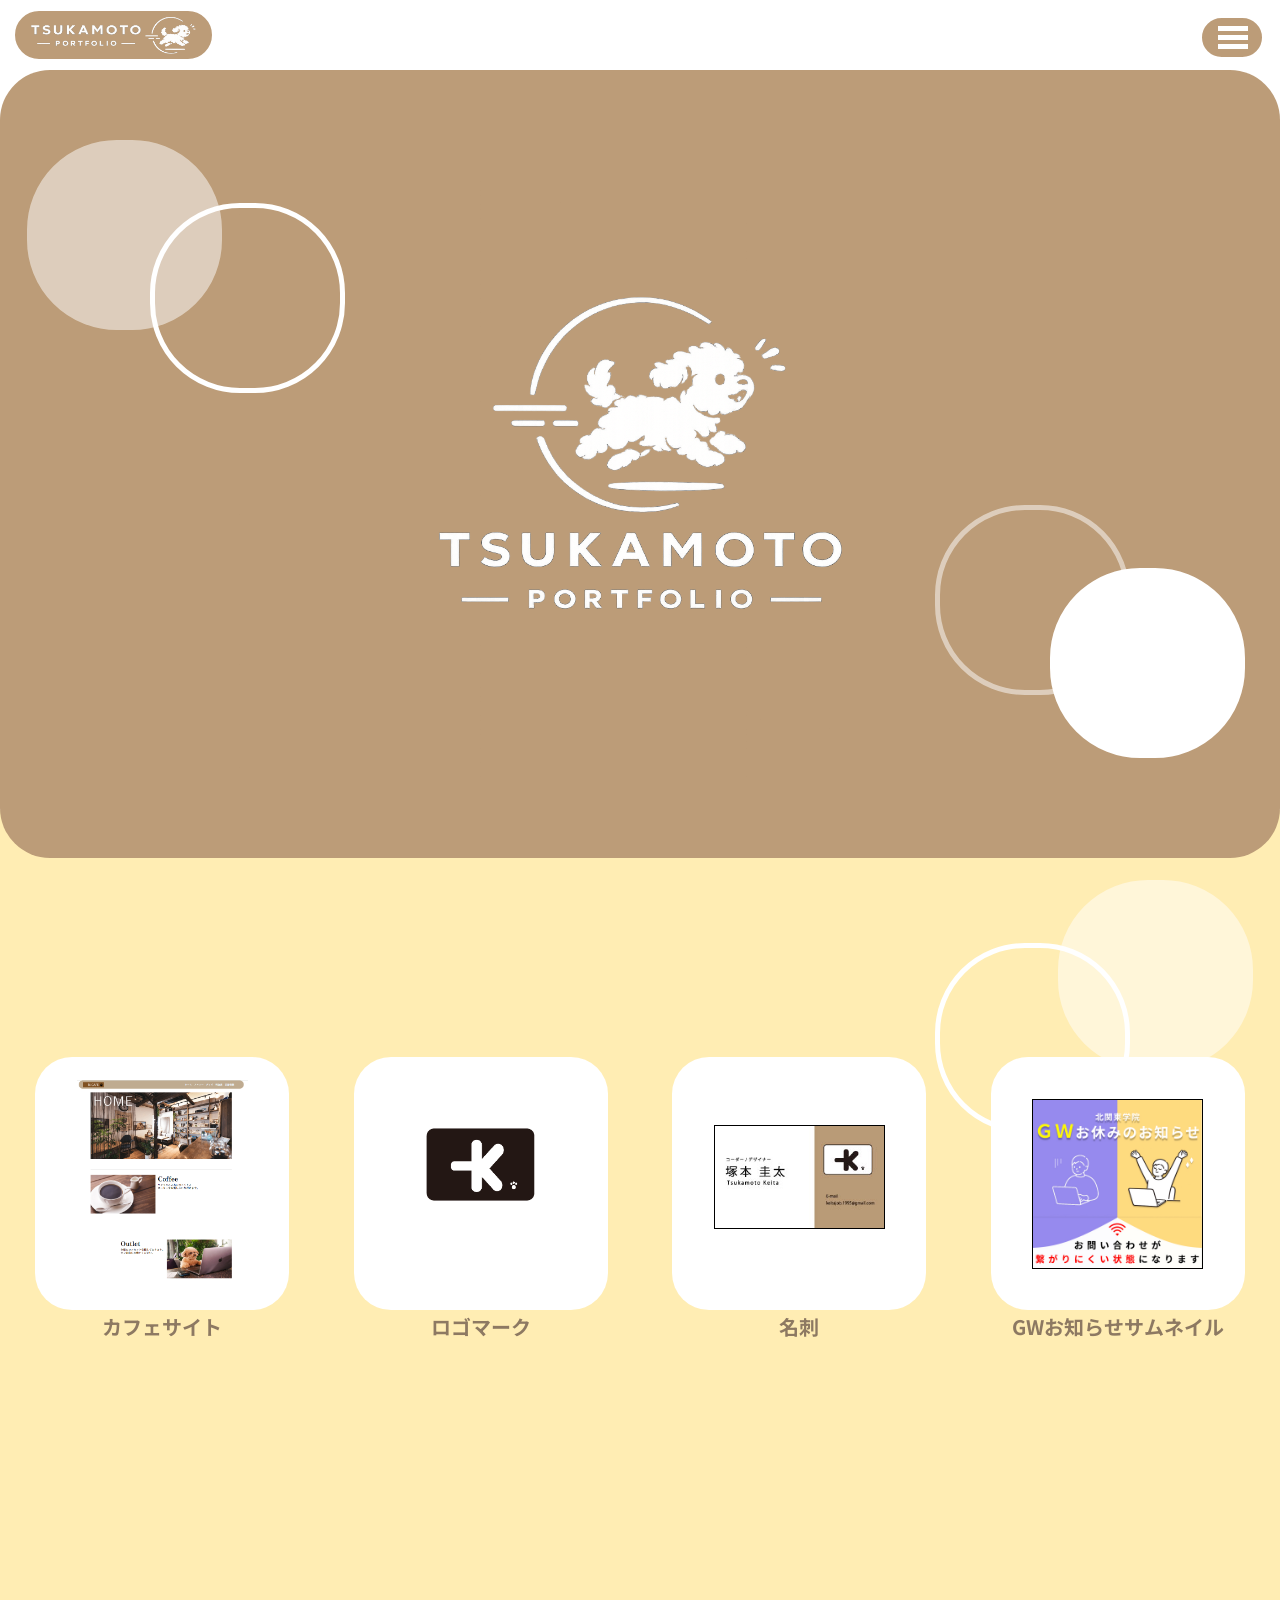
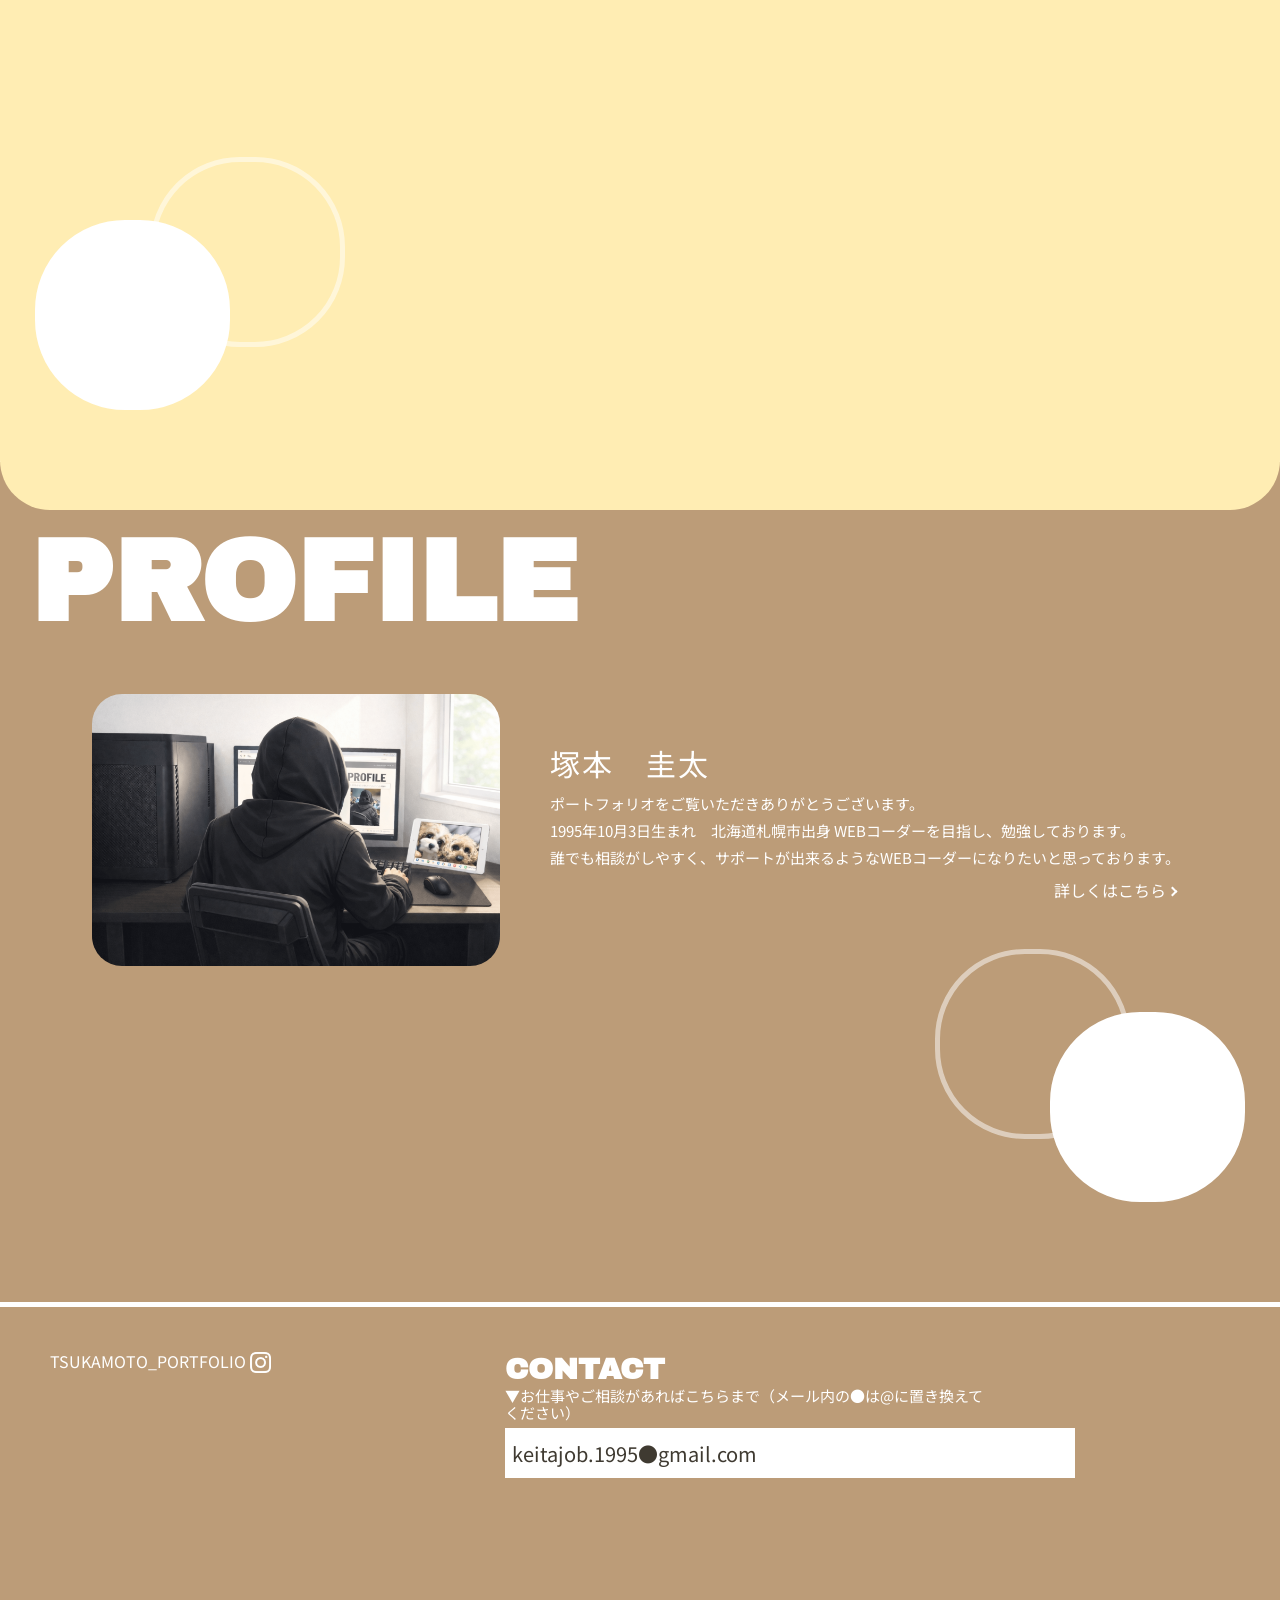
==== index.html @ 93ec9e41 "Add files via upload" ====
<!doctype html>
<html lang="ja">
  <head>
    <meta charset="UTF-8" />
    <meta name="viewport" content="width=device-width, initial-scale=1.0" />
    <title>portfolio</title>
    <link rel="preconnect" href="https://fonts.googleapis.com" />
    <link rel="preconnect" href="https://fonts.gstatic.com" crossorigin />
    <link href="https://fonts.googleapis.com/css2?family=Archivo+Black&family=Noto+Sans+JP:wght@100..900&display=swap" rel="stylesheet" />
    <link rel="stylesheet" href="../css/reset.css" />
    <link rel="stylesheet" href="../css/style.css" />
    <script src="../js/script.js" defer></script>
  </head>
  <body>
    <!-- ローディング画面 -->
    <div id="loading">
      <video src="../image/dog_road_screen.mp4" class="spinner"></video>
    </div>
    <header class="header">
      <nav>
        <a href="./index.html">
          <div class="header_logo_box">
            <img src="../image/header_dog_logo.png" alt="犬ヘッダーロゴ" class="dog" />
          </div>
        </a>
        <button id="menu-open" class="btn-menu">
                   <span class="top_border"></span>
          <span class="middle_border"></span>
          <span class="bottom_border"></span>
        </button>
        <div id="menu-panel">
          <button id="menu-close" class="btn-menu">
            <!-- <img src="../image/cross_logo.png" alt="クロスメニュー" class="cross_menu" /> -->
          </button>
          <img src="../image/dog_preparation_logo.png" alt="" class="menu_logo" width="50px" />
          <ul class="menu-list">
            <li><a href="./index.html" class="dog_born">Top</a></li>
            <li><a href="./index.html#works" class="dog_born">Works</a></li>
            <li><a href="./job/index.html#about" class="dog_born">About</a></li>
          </ul>
        </div>
      </nav>
    </header>
    <main class="main">
      <div class="container">
        <div class="hero_container" id="top">
          <div class="center_logo">
            <div class="dog_center_logo_box">
              <img src="../image/dog_center_logo.png" alt="犬センターロゴ" class="dog_center_logo" />
              <div class="center_logo_circle"></div>
              <div class="center_logo_circle_second"></div>
              <div class="center_logo_circle_third"></div>
              <div class="center_logo_circle_force"></div>
            </div>
          </div>
        </div>
        <section class="works_wrapper">
          <div class="works_box">
            <div>
              <h2 class="works_title title_fade_in" id="works">WORKS</h2>
            </div>
            <div class="works_content">
              <div class="works_items">
                <figure class="works_items_backgroundcolor">
                  <div class="works_image_backgroundcolor">
                    <a href="https://kitakan-sapporo.main.jp/603b/2025-1213/tsukamto/cafe/index.html">
                      <img src="../image/cafe_site.png" alt="カフェサイト" class="works_cafesite_image" />
                    </a>
                  </div>
                  <div class="works_text_position">
                    <figcaption class="works_text">カフェサイト</figcaption>
                  </div>
                </figure>
              </div>
              <div class="works_items">
                <figure class="works_items_backgroundcolor">
                  <div class="works_image_backgroundcolor">
                    <a href="../pdf/tsukamoto_logo.pdf"> <img src="../image/tsukamoto_logo_image.png" alt="ロゴ" class="works_logo_image" /></a>
                  </div>
                  <div class="works_text_position">
                    <figcaption class="works_text">ロゴマーク</figcaption>
                  </div>
                </figure>
              </div>
              <div class="works_items">
                <figure class="works_items_backgroundcolor">
                  <div class="works_image_backgroundcolor">
                    <a href="../pdf/tsukamoto_bc.pdf">
                      <div class="works_bc_image_link_box">
                        <img src="../image/tsukamoto_bc_image.jpg" alt="名刺" class="works_bc_image" />
                      </div>
                    </a>
                  </div>
                  <div class="works_text_position">
                    <figcaption class="works_text">名刺</figcaption>
                  </div>
                </figure>
                <div class="works_circle"></div>
                <div class="works_circle_second"></div>
                <div class="works_circle_third"></div>
                <div class="works_circle_force"></div>
              </div>
              <div class="works_items">
                <figure class="works_items_backgroundcolor">
                  <div class="works_image_backgroundcolor">
                    <a href="../pdf/gw_Thumbnail.pdf">
                      <img src="../image/tsukamoto_thumbnail.jpg" alt="GWお知らせサムネイル" class="works_thumbnail_image" />
                    </a>
                  </div>
                  <div class="works_text_position">
                    <figcaption class="works_text">GWお知らせサムネイル</figcaption>
                  </div>
                </figure>
              </div>
            </div>
            <!-- <div class="works_content">
              <div class="works_items">
                <figure class="works_items_backgroundcolor">
                  <div class="works_image_backgroundcolor">
                    <a href="https://kitakan-sapporo.main.jp/603b/2025-1213/tsukamto/cafe/index.html">
                      <img src="../image/cafe_site.png" alt="カフェサイト" class="works_cafesite_image" />
                    </a>
                  </div>
                  <div class="works_text_position">
                    <figcaption class="works_text">カフェサイト</figcaption>
                  </div>
                </figure>
              </div>
              <div class="works_items">
                <figure class="works_items_backgroundcolor">
                  <div class="works_image_backgroundcolor">
                    <a href="../pdf/tsukamoto_logo.pdf"> <img src="../image/tsukamoto_logo_image.png" alt="ロゴ" class="works_logo_image" /></a>
                  </div>
                  <div class="works_text_position">
                    <figcaption class="works_text">ロゴマーク</figcaption>
                  </div>
                </figure>
              </div>
              <div class="works_items">
                <figure class="works_items_backgroundcolor">
                  <div class="works_image_backgroundcolor">
                    <a href="../pdf/tsukamoto_bc.pdf">
                      <div class="works_bc_image_link_box">
                        <img src="../image/tsukamoto_bc_image.jpg" alt="名刺" class="works_bc_image" />
                      </div>
                    </a>
                  </div>
                  <div class="works_text_position">
                    <figcaption class="works_text">名刺</figcaption>
                  </div>
                </figure>
                <div class="works_circle"></div>
                <div class="works_circle_second"></div>
                <div class="works_circle_third"></div>
                <div class="works_circle_force"></div>
              </div>
              <div class="works_items">
                <figure class="works_items_backgroundcolor">
                  <div class="works_image_backgroundcolor">
                    <a href="../pdf/gw_Thumbnail.pdf">
                      <img src="../image/tsukamoto_thumbnail.jpg" alt="GWお知らせサムネイル" class="works_thumbnail_image" />
                    </a>
                  </div>
                  <div class="works_text_position">
                    <figcaption class="works_text">GWお知らせサムネイル</figcaption>
                  </div>
                </figure>
              </div>
            </div> -->
<!-- aaa -->
            <a href="./index.html#top" id="btn">
              <div class="top_link">
                <p class="top_link_text">Top</p>
                <img src="../image/top_pawpad_logo.png" alt="肉球ボタン" class="top_link_logo" />
              </div>
            </a>
          </div>
        </section>
        <section class="profile_wrapper">
          <div class="profile_background">
            <div class="profile_border">
              <h2 class="profile_title title_fade_in" id="profile">PROFILE</h2>
            </div>
            <div class="profile_position">
              <div class="profile_image_area">
                <figure class="profile_image_box">
                  <img src="../image/profile_image.png" alt="プロフィール画像" class="profile_image" id="image" />
                </figure>
              </div>
              <div class="profile_text_box">
                <h3 class="profile_name">塚本　圭太</h3>
                <p class="profile_text">ポートフォリオをご覧いただきありがとうございます。<br />1995年10月3日生まれ　北海道札幌市出身 WEBコーダーを目指し、勉強しております。<br />誰でも相談がしやすく、サポートが出来るようなWEBコーダーになりたいと思っております。</p>
                <div class="profile_link_position">
                  <a href="./job/index.html#about" class="profile_link">詳しくはこちら</a>
                </div>
              </div>
              <div class="center_logo_circle_third"></div>
              <div class="center_logo_circle_force"></div>
            </div>
          </div>
        </section>
      </div>
    </main>
    <footer class="footer">
      <div class="footer_backcolor">
        <div class="footer_color">
          <p>TSUKAMOTO_PORTFOLIO</p>
          <a href="#">
            <div class="footer_sns_position">
              <img src="../image/instagram_white.png" alt="インスタグラムロゴ" class="footer_sns_color" />
            </div>
          </a>
        </div>
        <div class="footer_contact_position">
          <h3 class="footer_contact_title" id="">CONTACT</h3>
          <p class="footer_mail_font">
            ▼お仕事やご相談があればこちらまで<span class="footer_mail_font_linebreak"><br /></span>（メール内の●は@に置き換えてください）
          </p>
          <div class="footer_mail_box">
            <p class="footer_mail_text">keitajob.1995●gmail.com</p>
          </div>
        </div>
        <div class="contact_text_color"></div>
      </div>
    </footer>
  </body>
</html>
---- css/style.css ----
@charset "utf-8";

/* 全体 */
* {
  margin: 0;
  list-style: none;
  text-decoration: none;
  font-family: "Noto Sans JP", sans-serif;
}

.container {
  overflow: hidden;
}

.wrapper {
  height: 800px;
}

/* メニュー */
.border_back_box {
  width: 70px;
  height: 40px;
  background-color: #bc9c78;
  border: #bc9c78;
  border-radius: 50px;
  position: relative;
  top: 70px;
  left: 5px;
  display: flex;
  flex-flow: column;
  justify-content: space-around;
}

.center_logo {
  height: 660px;
  width: 900px;
  align-items: center;
  margin: 0 auto;
}

.center_logo_circle {
  width: 195px;
  height: 190px;
  border-radius: 90px;
  background-color: white;
  position: absolute;
  opacity: 0.5;
  top: 70px;
  left: 27px;
  border: 5px solid white;
}
.center_logo_circle_second {
  width: 195px;
  height: 190px;
  border-radius: 90px;
  position: absolute;
  left: 150px;
  top: 133px;
  border: 5px solid white;
}
.center_logo_circle_third {
  width: 195px;
  height: 190px;
  border-radius: 90px;
  position: absolute;
  right: 35px;
  bottom: 100px;
  background-color: white;
  border: 5px solid white;
}

.center_logo_circle_force {
  width: 195px;
  height: 190px;
  border-radius: 90px;
  position: absolute;
  right: 150px;
  bottom: 163px;
  opacity: 0.5;
  border: 5px solid white;
}

.dog_center_logo {
  position: absolute;
  width: 900px;
  top: 108px;
}

.dog_center_logo_box {
  width: 900px;
  height: 600px;
  align-items: center;
  margin: 0 auto;
}

.hero_container {
  width: 100%;
  height: 788px;
  position: relative;
  background-color: #bc9c78;
  border-radius: 50px;
  margin-top: 70px;
  z-index: 3;
}

.header_logo_box {
  background-color: #bc9c78;
  width: 201px;
  height: 52px;
  border-radius: 50px;
  border: 2px solid white;
  position: absolute;
  top: 9px;
  left: 13px;
}

.dog {
  width: 183px;
  object-fit: cover;
  position: absolute;
  top: 0px;
  left: 8px;
}

/* スライドメニュー */
.btn-menu {
  position: fixed;
  right: 1rem;
  top: 1rem;
  z-index: 4;
  padding: 0.5rem 1rem;
  transition: 0.4s;
  border: 2px solid white;
  border-radius: 50px;
  background-color: #b7a27d;
  width: 64px;
  height: 43px;
}

.top_border {
content:"";
position:absolute;
top:8px;
  border-top: 5px solid white;
  width: 30px;
  transition: 0.4s;
}

.top_border.open {
  transform: translateY(13px)rotate(45deg);
  transition: 0.4s;
  top:4px;
}

.middle_border{
content:"";
position:absolute;
top:17px;
  border-top: 5px solid white;
  width: 30px;
  transition: 0.4s;
}

.middle_border.open {
opacity: 0;
}

.bottom_border{
content:"";
position:absolute;
top:26px;
  border-top: 5px solid white;
  width: 30px;
  transition: 0.4s;
}

.bottom_border.open {
  transform: translateY(-13px)rotate(-45deg);
  transition: 0.4s;
  top:30px;
}


.btn-menu svg {
  fill: white;
  margin-top: 0.25rem;
  height: 2rem;
  width: 2rem;
}

#menu-close svg {
  fill: white;
}

#menu-panel {
  position: fixed;
  top: 0;
  right: 0;
  z-index: 9999;
  padding: 8rem 8rem 2rem;
  width: max(23vw, 25rem);
  height: 100vh;
  background-color: #bc9c78;
  box-shadow: 0 0 2rem var(--brown);
  font-family: var(--oswald-font);
  translate: 103vw;
  border-left: 4px solid white;
  color: white;
}

#menu-panel.open {
  translate: 0;
    opacity: 1;
}

#menu-panel.open li {
    opacity: 1;
}


.menu-list {
  list-style: none;
}
.menu-list li {
  margin: 1.5rem 0;
  opacity: 0;
}
.menu-list a {
  color: var(--light-green);
  text-decoration: none;
  font-size: 2rem;
}

.humburger_menu {
  height: 52px;
  position: absolute;
  top: -5px;
  left: -8px;
}

#menu-open {
  border: 2px solid white;
  border-radius: 50px;
  background-color: #bc9c78;
  width: 64px;
  height: 43px;
  z-index: 10000;
}

.cross_menu {
  height: 52px;
  position: absolute;
  top: -5px;
  left: -8px;
}

.menu_logo {
  position: relative;
  top: -106px;
  left: -90px;
  width: 61px;
}

.mask {
  height: 100%;
  background-color: #ffffff;
  opacity: 0.6;
}

/* ローディング画面 */
#loading {
  transition: all 3s;
  background-color: #ddd;
  position: fixed;
  z-index: 9999;
  inset: 0;
  display: grid;
  place-items: center;
}
.spinner {
  width: 1536px;
  height: 100%;
}

/* ローディング完了したらローディング画面を隠す */
.loaded {
  opacity: 0;
  visibility: hidden;
}

/* ホバー */
.dog_born:hover::before {
  position: absolute;
  content: "";
  top: 3px;
  left: -39px;
  background-image: url(../image/dog_born_logo.png);
  background-size: contain;
  background-repeat: no-repeat;
  width: 32px;
  height: 43px;
  display: inline-block;
}

.dog_born:hover {
  opacity: 0.5;
}

.dog_born{
  position: relative;
}


/* ここまで */

/* タイトル浮き上がらせる設定（transitionは元のクラス名に付ける） */
.title_fade_in {
  opacity: 0;
  visibility: hidden;
  transition: 0.7s;
}

.title_fade_in.show {
  opacity: 1;
  visibility: visible;
}
/* タイトル浮き上がらせる設定　ここまで */

/* footer */
footer{
  display: block;
}

.footer_mail_font {
  color: white;
  font-size: 15px;
  padding-bottom: 7px;
}

.footer_mail_box {
  background-color: white;
  width: 570px;
  height: 50px;
  display: flex;
  align-items: center;
}

.footer_mail_text {
  color: #3f3a31;
  font-size: 20px;
  padding-left: 7px;
}

.footer_sns_position {
  position: relative;
  top: -18px;
  left: 200px;
}

.footer_contact_title {
  font-size: 30px;
  font-weight: bold;
  color: white;
  font-family: "Archivo Black", sans-serif;
}

.footer_color {
  height: 300px;
  color: white;
  padding-left: 50px;
}

.footer_backcolor {
  background-color: #bc9c78;
  display: flex;
  border-top: 5px solid white;
  justify-content: center;
  gap: 287px;
  padding-top: 45px;
}

.footer_sns_color {
  width: 21px;
}

.footer_mail_font_linebreak {
  display: none;
}

.top_link {
  border: 3px solid white;
  background-color: #bc9c78;
  border-radius: 100%;
  width: 65px;
  height: 65px;
  position: fixed;
  right: 16px;
  /* top: 547px; */
  top: 615px;
  opacity: 1;
  z-index: 9999;
}

.top_link_text {
  color: white;
  text-align: center;
  font-weight: bold;
  padding-top: 3px;
}

.top_link_logo {
  position: absolute;
  left: 13px;
  width: 35px;
}

#btn {
  opacity: 1;
  visibility: visible;
  transition: 0.4s;
}

#btn.active {
  opacity: 0;
  visibility: hidden;
}

/* works */

.works_title {
  width: 100%;
  font-size: 115px;
  font-weight: bold;
  color: #8d7962;
  padding-top: 55px;
  padding-left: 30px;
  padding-bottom: 10px;
  font-family: "Archivo Black", sans-serif;
}

.works_box {
  height: 100%;
  position: relative;
  margin-top: -48px;
}

.works_content {
  display: flex;
  justify-content: center;
  gap: 54px;
  padding: 50px 30px 0;
  text-align: center;
  margin: 0 auto;
}

.works_items {
  height: 350px;
  width: 254px;
  margin: 0 auto;
}

.works_image_backgroundcolor {
  background-color: white;
  height: 253px;
  border-radius: 37px;
}

.works_wrapper {
  height: 1300px;
  background-color: #ffedb3;
  border-radius: 0 0 50px 50px;
  position: relative;
  z-index: 1;
}

.works_logo_image {
  width: 171px;
  margin-top: 22px;
  object-fit: cover;
  padding-bottom: 50px;
}

.works_logo_image:hover {
  opacity: 0.5;
  /* border: 2px solid #15151557; */
}

.works_bc_image {
  width: 171px;
  margin-top: 68px;
  object-fit: cover;
  border: 1px solid black;
}

.works_thumbnail_image {
  width: 171px;
  margin-top: 42px;
  object-fit: cover;
  border: 1px solid black;
}

.works_thumbnail_image:hover {
  opacity: 0.5;
}

.works_bc_image:hover {
  opacity: 0.5;
}

.works_cafesite_image {
  width: 171px;
  margin-top: 22px;
  object-fit: cover;
}

.works_cafesite_image:hover {
  opacity: 0.5;
}

.works_preparation_image {
  width: 171px;
  height: 100px;
  margin-top: 22px;
  object-fit: cover;
  border: 1px solid black;
}

.works_text {
  display: block;
  font-size: 20px;
  color: #8d7962;
  padding-top: 5px;
  font-weight: bold;
}

.works_text_position {
  width: 100%;
  height: 84px;
}

.works_circle {
  width: 195px;
  height: 190px;
  border-radius: 90px;
  background-color: white;
  position: absolute;
  opacity: 0.5;
  top: 70px;
  right: 27px;
  border: 5px solid white;
}
.works_circle_second {
  width: 195px;
  height: 190px;
  border-radius: 90px;
  position: absolute;
  right: 150px;
  top: 133px;
  border: 5px solid white;
  z-index: -1;
}
.works_circle_third {
  width: 195px;
  height: 190px;
  border-radius: 90px;
  position: absolute;
  left: 35px;
  bottom: 100px;
  background-color: white;
  border: 5px solid white;
}

.works_circle_force {
  width: 195px;
  height: 190px;
  border-radius: 90px;
  position: absolute;
  left: 150px;
  bottom: 163px;
  opacity: 0.5;
  border: 5px solid white;
}

/* Profile */

.profile_background {
  height: 840px;
  position: relative;
  background-color: #bc9c78;
  margin-top: -48px;
  /* z-index: -1; */
}

.profile_title {
  max-width: 1500px;
  width: 100%;
  font-size: 115px;
  font-weight: bold;
  color: white;
  padding-top: 55px;
  padding-left: 30px;
  padding-bottom: 30px;
  font-family: "Archivo Black", sans-serif;
}

.profile_border {
  position: relative;
}

.profile_title::after {
  content: "";
  width: 490px;
  height: 2px;
  position: absolute;
  top: 190px;
  left: 30px;
}

.profile_name {
  font-size: 30px;
  letter-spacing: 2px;
  padding-left: 30px;
  padding-bottom: 10px;
  color: white;
}

.profile_text {
  font-size: 15px;
  line-height: 1.8;
  padding-left: 30px;
  color: white;
  width: 698px;
}

.profile_image {
  position: relative;
  top: 15px;
  left: 30px;
  height: 272px;
  border-radius: 30px;
  z-index: 1;
}

.profile_position {
  display: flex;
  justify-content: center;
  gap: 50px;
  align-items: center;
}

.profile_pawpad_move {
  position: absolute;
  left: 300px;
  top: 65px;
  width: 100%;
  height: 400px;
}

.profile_pawpad_move::after {
  content: "";
  position: absolute;
  left: 210px;
  top: 2px;
  width: 160px;
  height: 90px;
}

.profile_like_title {
  padding-left: 30px;
  padding-top: 30px;
  padding-bottom: 7px;
  font-size: 21px;
  font-weight: bold;
  color: white;
  font-family: "Archivo Black", sans-serif;
}

.profile__circle {
  width: 195px;
  height: 190px;
  border-radius: 90px;
  background-color: white;
  position: absolute;
  opacity: 0.5;
  top: 70px;
  right: 27px;
  border: 5px solid white;
}
.profile__circle_second {
  width: 195px;
  height: 190px;
  border-radius: 90px;
  position: absolute;
  right: 150px;
  top: 133px;
  border: 5px solid white;
}
.profile__circle_third {
  width: 195px;
  height: 190px;
  border-radius: 90px;
  position: absolute;
  left: 35px;
  bottom: 60px;
  background-color: white;
  border: 5px solid white;
}

.profile__circle_force {
  width: 195px;
  height: 190px;
  border-radius: 90px;
  position: absolute;
  left: 150px;
  bottom: 123px;
  opacity: 0.5;
  border: 5px solid white;
}

.about_wrapper {
  height: 864px;
  margin-top: 76px;
  background-color: #bc9c78;
  border-radius: 50px;
  z-index: 3;
  position: relative;
}

.about_like_wapper {
  display: flex;
}

.about_like_box {
  display: flex;
  gap: 15px;
  width: 500px;
  height: 136px;
  border-radius: 50%;
  margin-left: 33px;
  position: absolute;
}

.profile_link {
  color: white;
}

.profile_link:hover {
  opacity: 0.5;
}

.profile_link_position {
  width: 100%;
  text-align: end;
  max-width: 1272px;
  /* padding-left: 38px; */
  position: relative;
  /* margin-top: -48px; */
  padding-top: 10px;
  padding-right: 52px;
}

.profile_link::after {
  content: "";
  border-bottom: 2px solid white;
  border-right: 2px solid white;
  width: 7px;
  height: 7px;
  position: absolute;
  transform: rotate(-45deg);
  top: 17px;
  right: 42px;
}

/* About */

.about_background {
  height: 800px;
  position: relative;
}

.about_border {
  position: relative;
}

.about_title {
  max-width: 1500px;
  width: 100%;
  height: 190px;
  font-size: 115px;
  font-weight: bold;
  margin-bottom: 12px;
  color: white;
  padding-top: 60px;
  padding-left: 30px;
  font-family: "Archivo Black", sans-serif;
}

.about_name {
  font-size: 30px;
  padding-left: 30px;
  padding-bottom: 10px;
  color: white;
  letter-spacing: 2px;
  padding-top: 68px;
}

.about_text {
  font-size: 15px;
  line-height: 1.8;
  padding-left: 30px;
  color: white;
  width: 698px;
}

.about_position {
  display: flex;
  justify-content: center;
  gap: 50px;
  align-items: center;
}

.profile_image_box {
  width: 100%;
  height: 287px;
}

.about_like_dog_area,
.about_like_game_area,
.about_like_anime_area {
  position: relative;
  width: 100px;
  height: 87px;
  background: #8d7962;
  border-radius: 26px;
}

.about_like_text {
  padding-left: 12px;
  padding-top: 4px;
  font-size: 12px;
  color: white;
}

.like_dog_logo {
  position: absolute;
  right: 28px;
  width: 49px;
  top: 14px;
}

.like_game_logo {
  position: absolute;
  right: 24px;
  width: 55px;
  top: 18px;
}

.like_anime_logo {
  position: absolute;
  right: 22px;
  width: 55px;
  top: 18px;
}

/* My Strength */

.mystrength_container {
  background-color: #ffedb3;
  width: 100%;
  height: 844px;
  position: relative;
  margin-top: -40px;
  z-index: 2;
  border-radius: 0 0 50px 50px;
}

.mystrength_title {
  width: 1500px;
  font-size: 115px;
  font-weight: bold;
  color: #8d7962;
  padding-top: 80px;
  padding-left: 30px;
  padding-bottom: 35px;
  font-family: "Archivo Black", sans-serif;
}

.mystrength_sub_title {
  color: #8d7962;
  font-size: 24px;
  padding-bottom: 4px;
}

.mystrength_text {
  color: #8d7962;
  line-height: 1.8;
}

.mystrength_sub_box {
  padding: 20px;
  border-bottom: 3px solid #8d7962;
  margin: 0 30px;
  position: relative;
}

.mystrength_listen_logo {
  position: absolute;
  right: 255px;
  top: 20px;
  opacity: 0.3;
}

.mystrength_telephone_logo {
  position: absolute;
  right: 255px;
  top: 20px;
  opacity: 0.3;
}

.mystrength_explanation_logo {
  position: absolute;
  right: 255px;
  top: 20px;
  opacity: 0.3;
}

.mystrength_circle {
  width: 195px;
  height: 190px;
  border-radius: 90px;
  background-color: white;
  position: absolute;
  opacity: 0.5;
  top: 70px;
  right: 27px;
  border: 5px solid white;
}
.mystrength_circle_second {
  width: 195px;
  height: 190px;
  border-radius: 90px;
  position: absolute;
  right: 150px;
  top: 133px;
  border: 5px solid white;
}

/* skill */
.skill_container {
  display: block;
  width: 100%;
  height: 1250px;
  background-color: #bc9c78;
  position: relative;
  margin-top: -40px;
}

.skill_wrapper {
  padding-left: 30px;
  display: flex;
  justify-content: center;
  padding-top: 35px;
  padding-bottom: 35px;
}

.skill_box {
  display: flex;
  gap: 15px;
}

.skill_content {
  background-color: #8d7962;
  width: 349px;
  height: 399px;
  position: relative;
  border-radius: 40px;
  line-height: 1.8;
  z-index: 1;
}

.skill_area {
  text-align: center;
  border-bottom: 1px dashed white;
  padding: 12px;
}

.skill_title {
  width: 1500px;
  font-size: 115px;
  font-weight: bold;
  color: white;
  padding-top: 80px;
  padding-left: 30px;
  font-family: "Archivo Black", sans-serif;
}

.skill_sub_title {
  color: white;
}

.skill_image {
  padding-top: 5px;
}

.skill_text_group {
  display: flex;
  padding-top: 5px;
}

.skill_text_sub {
  margin-left: 7px;
  color: white;
  padding-top: 2px;
}

.skill_text {
  border: 1px solid white;
  text-align: center;
  color: white;
  margin-left: 10px;
  padding: 2px;
}

.skill_circle {
  width: 195px;
  height: 190px;
  border-radius: 90px;
  background-color: white;
  position: absolute;
  opacity: 0.5;
  top: 70px;
  right: 27px;
  border: 5px solid white;
}
.skill_circle_second {
  width: 195px;
  height: 190px;
  border-radius: 90px;
  position: absolute;
  right: 150px;
  top: 133px;
  border: 5px solid white;
}

.mystrength_circle {
  width: 195px;
  height: 190px;
  border-radius: 90px;
  background-color: white;
  position: absolute;
  opacity: 0.5;
  top: 70px;
  right: 27px;
  border: 5px solid white;
}
.mystrength_circle_second {
  width: 195px;
  height: 190px;
  border-radius: 90px;
  position: absolute;
  right: 150px;
  top: 133px;
  border: 5px solid white;
}

/* ここまで */

@media screen and (max-width: 575px) {

  main{
    display: flex;
    justify-content: center;
  }

  footer{
    display: flex;
    justify-content: center;
  }

  .center_logo {
    height: 360px;
    width: 100%;
  }

  .center_logo_circle {
    border: none;
    background: none;
  }
  .center_logo_circle_second {
    border: none;
  }
  .center_logo_circle_third {
    border: none;
    background: none;
  }

  .center_logo_circle_force {
    border: none;
  }

  .dog_center_logo_box {
    width: 390px;
  }

  .center_white_square {
    border: 4px solid white;
    width: 150px;
    height: 150px;
    position: relative;
    top: 100px;
    left: 80px;
  }

  .dog_center_logo {
    max-width: 390px;
    width: 100%;
  }

  .hero_container {
    height: 844px;
    padding-top: 300px;
  }

  .dog_center_logo_backcolor {
    height: 360px;
    width: 100%;
  }

  .wrapper {
    height: 1115px;
  }

  .profile_wrapper {
    height: 800px;
  }

  .profile_title {
    font-size: 50px;
    padding-top: 110px;
    padding-left: 15px;
  }

  .profile_pawpad_move::after {
    top: -19px;
    left: -71px;
    animation-duration: 5s;
  }
  .top_link {
    right: 0;
    top: 686px;
  }

  .about_image_area {
    margin: 0 auto;
  }

  .about_name {
    font-size: 25px;
    padding-left: 0;
    width: 339px;
  }

  .about_title {
    font-size: 50px;
    padding-left: 15px;
    max-width: 390px;
    height: 136px;
  }

  .about_text {
    font-size: 13px;
    width: 339px;
    padding-left: 0;
  }

  .about_position {
    flex-direction: column;
    align-items: flex-start;
    gap: 0px;
  }

  .about_background {
    width: 390px;
  }

  .about_like_dog_area,
  .about_like_game_area,
  .about_like_anime_area {
    width: 71px;
    height: 59px;
  }

  .about_introduction_area {
    margin: 0 auto;
  }

  .profile_like_title_area {
    left: 144px;
  }

  .profile_like_title {
    padding-left: 0;
    border-top: 1px solid;
    margin-top: 15px;
    padding-top: 12px;
  }
  .about_like_box {
    width: 323px;
    height: 95px;
    margin-left: 0;
    justify-content: center;
  }

  .about_linebreak br {
    display: none;
  }

  .like_dog_logo {
    width: 27px;
    right: 24px;
    top: 22px;
  }

  .like_game_logo {
    width: 34px;
    top: 20px;
    left: 18px;
  }

  .like_anime_logo {
    width: 29px;
    top: 21px;
  }

  .container {
    width: 390px;
  }

  .profile_title::after {
    width: 223px;
    top: 133px;
  }

  .profile_position {
    flex-direction: column;
    align-items: start;
    gap: 30px;
  }

  .profile_text_box {
    margin: 0 auto;
  }

  .profile_name {
    padding-left: 0;
    width: 324px;
    font-size: 18px;
  }

  .profile_text {
    font-size: 13px;
    width: 339px;
    padding-bottom: 15px;
    padding-left: 0;
  }

  .profile_link {
    font-size: 13px;
  }

  .profile_image {
    height: 180px;
    top: 0;
    left: 0;
  }

  .profile_image_area {
    margin: 0 auto;
  }

  .profile_link_position {
    text-align: start;
    padding-left: 234px;
    padding-top: 48px;
  }

  .profile_link::after {
    margin-top: 49px;
    left: 328px;
  }

  .profile_image_box {
    height: 205px;
    width: 100%;
  }

  .header_logo_text {
    font-size: 14px;
  }
  .gloval_nav_lists {
    font-size: 13px;
  }
  .gloval_nav_wrapper {
    padding-left: 10px;
    padding-right: 10px;
    max-width: 390px;
    width: 100%;
  }

  /* .works_image_backgroundcolor {
    height: 185px;
  } */

  .works_image {
    width: 182px;
  }

  .works_items {
    height: 100%;
    /* width: 190px; */
    margin: 0 auto;
  }

  /* .works_logo_image{
    padding-bottom: 0;
    margin-top: 0
  } */

  .works_text_position {
    height: 55px;
  }

  .works_content {
    flex-direction: column;
    /* padding: 0; */
    justify-content: start;
  }

  .works_wrapper {
    height: 2600px;
  }

  .works_title {
    font-size: 50px;
    padding-top: 70px;
    padding-left: 15px;
    padding-bottom: 30px;
  }

  .works_box {
    width: 390px;
    height: 1020px;
  }

  .works_preparation_image {
    height: 120px;
  }

  .works_circle {
    background: none;
    border: none;
  }

  .works_circle_second {
    border: none;
  }

  .works_circle_third {
    background: none;
    border: none;
  }

  .works_circle_force {
    border: none;
  }

  .profile_background {
    width: 390px;
  }

  .dog_color_white {
    font-size: 32px;
    line-height: 120px;
  }
  .anime_color_white {
    font-size: 32px;
    line-height: 197px;
    top: 9px;
  }
  .game_fontsize {
    font-size: 32px;
    left: 232px;
    top: 0;
  }
  .dog_triangle {
    height: 148px;
    width: 100%;
    max-width: 993px;
  }
  .anime_triangle {
    height: 148px;
    width: 100%;
    max-width: 993px;
  }

  .dog_logo {
    right: 187px;
    bottom: 67px;
    width: 53px;
  }

  .anime_logo {
    width: 53px;
    top: 83px;
    left: 155px;
  }

  .game_logo {
    width: 53px;
    left: 327px;
  }
  .game_text_position {
    bottom: 175px;
  }

  /* my strength */
  .mystrength_container {
    height: 875px;
  }

  .mystrength_title {
    font-size: 50px;
    padding-left: 15px;
    max-width: 390px;
    width: 100%;
    padding-top: 60px;
  }

  .mystrength_text {
    font-size: 13px;
  }

  .mystrength_sub_box {
    width: 330px;
  }

  .mystrength_circle {
    border: none;
    background: none;
  }

  .mystrength_circle_second {
    border: none;
  }

  /* skill */
  .skill_container {
    height: 1436px;
  }

  .skill_wrapper {
    padding-left: 0;
    justify-content: center;
  }

  .skill_box {
    flex-direction: column;
  }

  .skill_title {
    font-size: 50px;
    padding-left: 15px;
    max-width: 390px;
    width: 100%;
  }

  .skill_circle {
    border: none;
    background: none;
  }

  .skill_circle_second {
    border: none;
  }

  /* footer */
  .contact_title {
    padding-top: 80px;
    font-size: 50px;
  }

  .footer_contact_title {
    padding-top: 10px;
    padding-bottom: 4px;
  }

  .footer_mail_font {
    font-size: 14px;
    padding-bottom: 20px;
  }

  .footer_mail_box {
    width: 254px;
    height: 42px;
  }

  .fotter_mail_text {
    font-size: 15px;
  }

  .footer_sns_position {
    left: 7px;
    top: 0;
  }

  .footer_sns_color {
    width: 18px;
  }

  .footer_color {
    height: 65px;
    max-width: 390px;
    width: 100%;
    display: flex;
    justify-content: center;
    padding: 0;
    margin-top: 0;
    font-size: 13px;
  }
  .footer_backcolor {
    width: 100%;
    max-width: 390px;
    display: flex;
    flex-direction: column-reverse;
    gap: 66px;
    padding-top: 0;
  }

  .footer_contact_position {
    margin: 0 auto;
  }

  .footer_mail_font_linebreak {
    display: inline;
  }

  #menu-panel {
    position: fixed;
    top: 0;
    right: 0;
    z-index: 10000;
    padding: 8rem 8rem 2rem;
    width: max(23vw, 25rem);
    height: 100vh;
    box-shadow: 0 0 2rem var(--brown);
    font-family: var(--oswald-font);
    translate: 103vw;
    border-left: 4px solid white;
  }
}
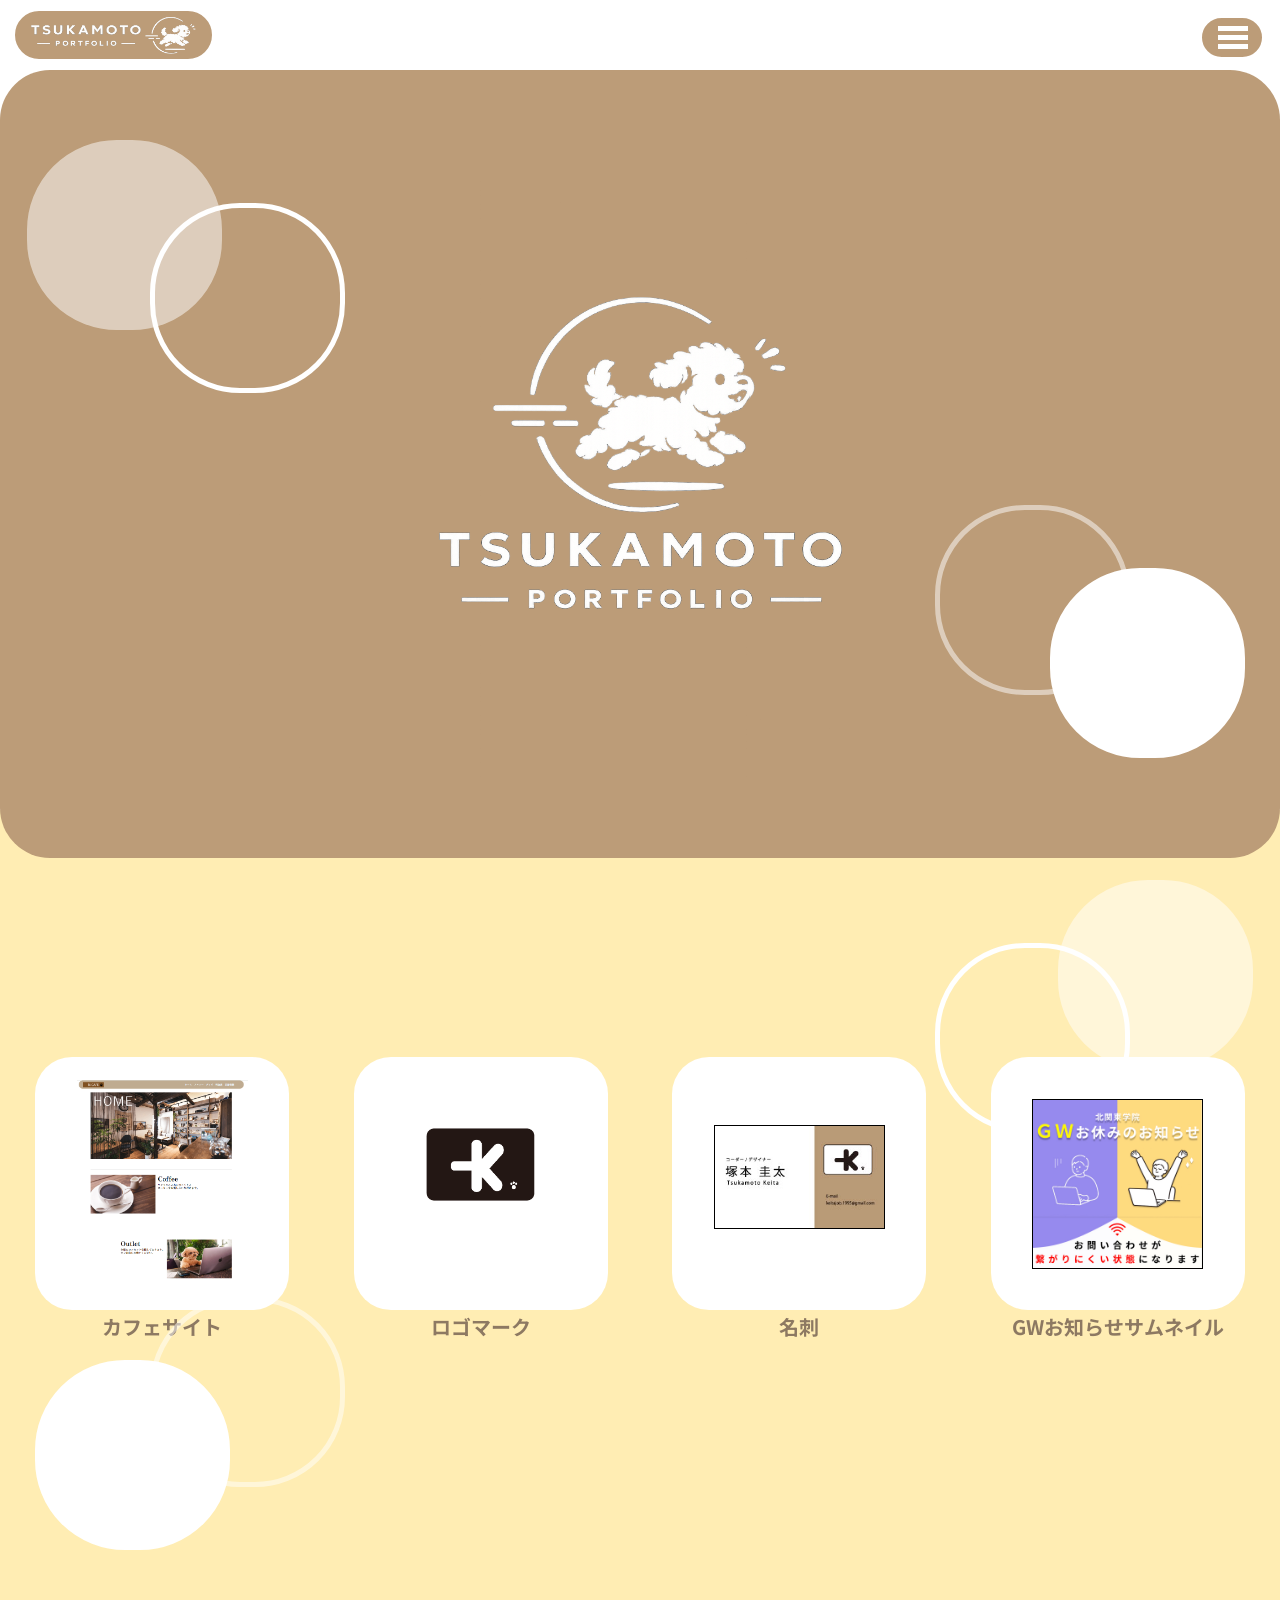
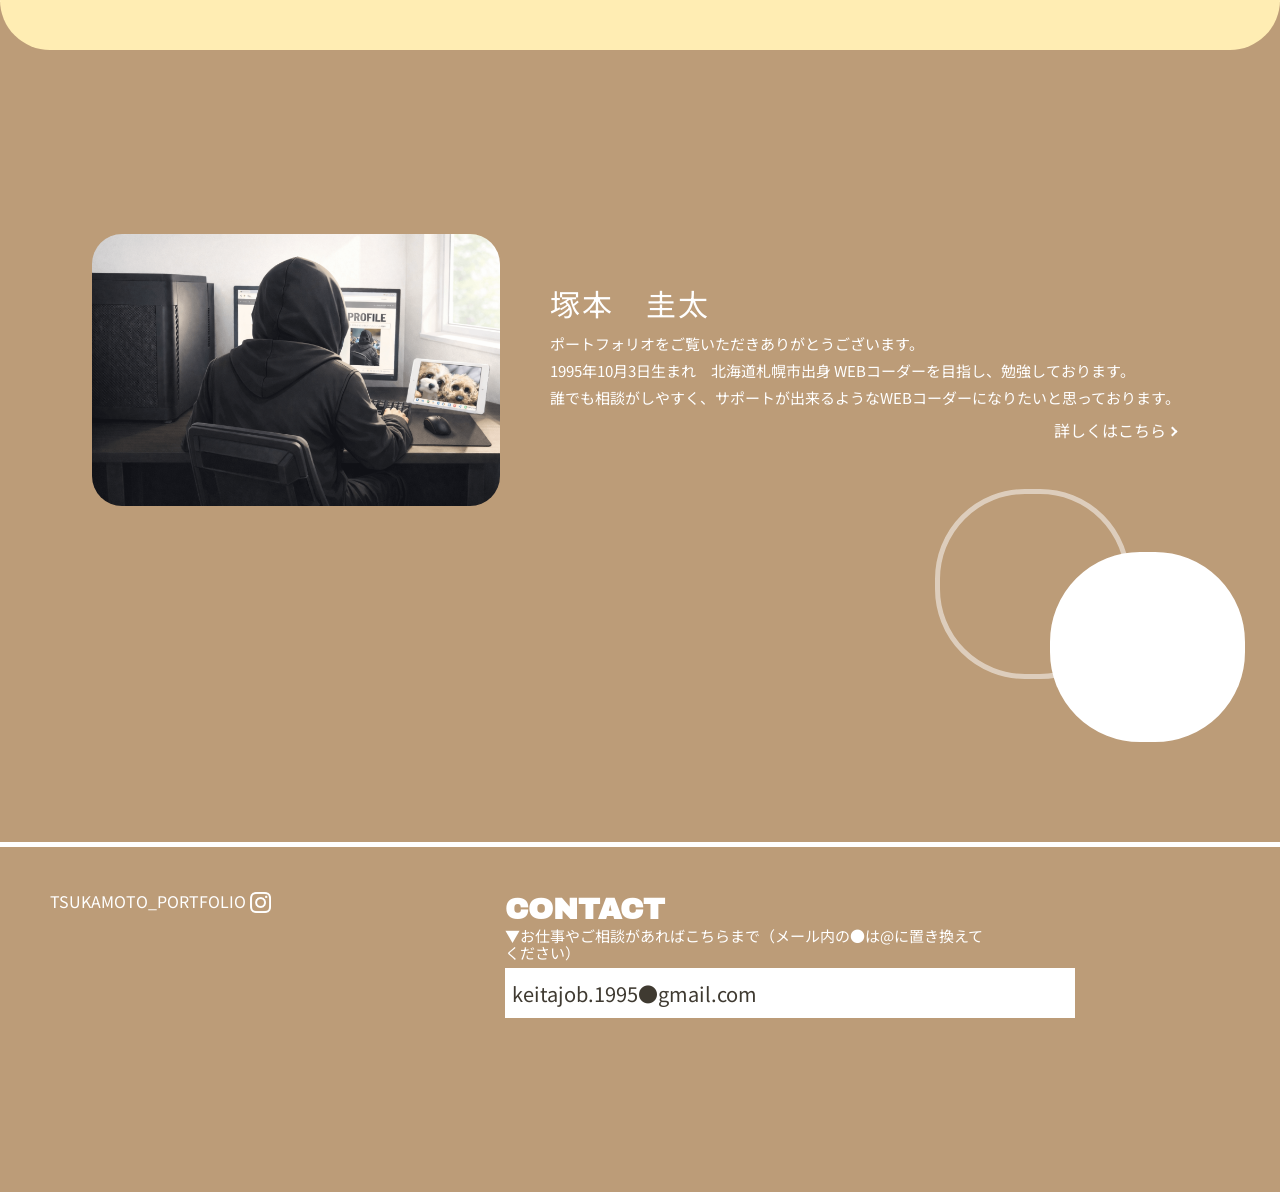
==== commit 623394ab: "Add files via upload" ====
--- a/index.html
+++ b/index.html
@@ -7,37 +7,41 @@
     <link rel="preconnect" href="https://fonts.googleapis.com" />
     <link rel="preconnect" href="https://fonts.gstatic.com" crossorigin />
     <link href="https://fonts.googleapis.com/css2?family=Archivo+Black&family=Noto+Sans+JP:wght@100..900&display=swap" rel="stylesheet" />
-    <link rel="stylesheet" href="../css/reset.css" />
-    <link rel="stylesheet" href="../css/style.css" />
-    <script src="../js/script.js" defer></script>
+    <link rel="stylesheet" href="./css/reset.css" />
+    <link rel="stylesheet" href="./css/style.css" />
+    <script src="./js/script.js" defer></script>
   </head>
   <body>
     <!-- ローディング画面 -->
-    <div id="loading">
-      <video src="../image/dog_road_screen.mp4" class="spinner"></video>
-    </div>
+    <!-- <div id="loading">
+      <video src="./image/dog_road_screen.mp4" class="spinner"></video>
+    </div> -->
     <header class="header">
       <nav>
-        <a href="./index.html">
-          <div class="header_logo_box">
-            <img src="../image/header_dog_logo.png" alt="犬ヘッダーロゴ" class="dog" />
-          </div>
-        </a>
-        <button id="menu-open" class="btn-menu">
-                   <span class="top_border"></span>
-          <span class="middle_border"></span>
-          <span class="bottom_border"></span>
-        </button>
-        <div id="menu-panel">
-          <button id="menu-close" class="btn-menu">
-            <!-- <img src="../image/cross_logo.png" alt="クロスメニュー" class="cross_menu" /> -->
+        <div class="header_btn">
+          <a href="./index.html">
+            <div class="header_logo_box">
+              <img src="./image/header_dog_logo.png" alt="犬ヘッダーロゴ" class="dog" />
+            </div>
+          </a>
+        </div>
+        <div class="humberger-menu">
+          <button id="menu-open" class="btn-menu">
+            <span class="top_border"></span>
+            <span class="middle_border"></span>
+            <span class="bottom_border"></span>
           </button>
-          <img src="../image/dog_preparation_logo.png" alt="" class="menu_logo" width="50px" />
-          <ul class="menu-list">
-            <li><a href="./index.html" class="dog_born">Top</a></li>
-            <li><a href="./index.html#works" class="dog_born">Works</a></li>
-            <li><a href="./job/index.html#about" class="dog_born">About</a></li>
-          </ul>
+          <div id="menu-panel">
+            <button id="menu-close" class="btn-menu">
+              <!-- <img src="./image/cross_logo.png" alt="クロスメニュー" class="cross_menu" /> -->
+            </button>
+            <img src="../image/dog_preparation_logo.png" alt="" class="menu_logo" width="50px" />
+            <ul class="menu-list">
+              <li><a href="./index.html" class="dog_born">Top</a></li>
+              <li><a href="./index.html#works" class="dog_born">Works</a></li>
+              <li><a href="./job/index.html#about" class="dog_born">About</a></li>
+            </ul>
+          </div>
         </div>
       </nav>
     </header>
@@ -46,7 +50,7 @@
         <div class="hero_container" id="top">
           <div class="center_logo">
             <div class="dog_center_logo_box">
-              <img src="../image/dog_center_logo.png" alt="犬センターロゴ" class="dog_center_logo" />
+              <img src="./image/dog_center_logo.png" alt="犬センターロゴ" class="dog_center_logo" />
               <div class="center_logo_circle"></div>
               <div class="center_logo_circle_second"></div>
               <div class="center_logo_circle_third"></div>
@@ -63,8 +67,8 @@
               <div class="works_items">
                 <figure class="works_items_backgroundcolor">
                   <div class="works_image_backgroundcolor">
-                    <a href="https://kitakan-sapporo.main.jp/603b/2025-1213/tsukamto/cafe/index.html">
-                      <img src="../image/cafe_site.png" alt="カフェサイト" class="works_cafesite_image" />
+                    <a href="https://kitakan-sapporo.main.jp/603b/2025-1213/tsukamto/cafe/index.html" target="_blank">
+                      <img src="./image/cafe_site.png" alt="カフェサイト" class="works_cafesite_image" />
                     </a>
                   </div>
                   <div class="works_text_position">
@@ -75,7 +79,7 @@
               <div class="works_items">
                 <figure class="works_items_backgroundcolor">
                   <div class="works_image_backgroundcolor">
-                    <a href="../pdf/tsukamoto_logo.pdf"> <img src="../image/tsukamoto_logo_image.png" alt="ロゴ" class="works_logo_image" /></a>
+                    <a href="./pdf/tsukamoto_logo.pdf" target="_blank"> <img src="./image/tsukamoto_logo_image.png" alt="ロゴ" class="works_logo_image" /></a>
                   </div>
                   <div class="works_text_position">
                     <figcaption class="works_text">ロゴマーク</figcaption>
@@ -85,9 +89,9 @@
               <div class="works_items">
                 <figure class="works_items_backgroundcolor">
                   <div class="works_image_backgroundcolor">
-                    <a href="../pdf/tsukamoto_bc.pdf">
+                    <a href="./pdf/tsukamoto_bc.pdf">
                       <div class="works_bc_image_link_box">
-                        <img src="../image/tsukamoto_bc_image.jpg" alt="名刺" class="works_bc_image" />
+                        <img src="./image/tsukamoto_bc_image.jpg" alt="名刺" class="works_bc_image" />
                       </div>
                     </a>
                   </div>
@@ -103,8 +107,8 @@
               <div class="works_items">
                 <figure class="works_items_backgroundcolor">
                   <div class="works_image_backgroundcolor">
-                    <a href="../pdf/gw_Thumbnail.pdf">
-                      <img src="../image/tsukamoto_thumbnail.jpg" alt="GWお知らせサムネイル" class="works_thumbnail_image" />
+                    <a href="./pdf/gw_Thumbnail.pdf">
+                      <img src="./image/tsukamoto_thumbnail.jpg" alt="GWお知らせサムネイル" class="works_thumbnail_image" />
                     </a>
                   </div>
                   <div class="works_text_position">
@@ -171,7 +175,7 @@
             <a href="./index.html#top" id="btn">
               <div class="top_link">
                 <p class="top_link_text">Top</p>
-                <img src="../image/top_pawpad_logo.png" alt="肉球ボタン" class="top_link_logo" />
+                <img src="./image/top_pawpad_logo.png" alt="肉球ボタン" class="top_link_logo" />
               </div>
             </a>
           </div>
@@ -184,7 +188,7 @@
             <div class="profile_position">
               <div class="profile_image_area">
                 <figure class="profile_image_box">
-                  <img src="../image/profile_image.png" alt="プロフィール画像" class="profile_image" id="image" />
+                  <img src="./image/profile_image.png" alt="プロフィール画像" class="profile_image" id="image" />
                 </figure>
               </div>
               <div class="profile_text_box">
@@ -207,7 +211,7 @@
           <p>TSUKAMOTO_PORTFOLIO</p>
           <a href="#">
             <div class="footer_sns_position">
-              <img src="../image/instagram_white.png" alt="インスタグラムロゴ" class="footer_sns_color" />
+              <img src="./image/instagram_white.png" alt="インスタグラムロゴ" class="footer_sns_color" />
             </div>
           </a>
         </div>
--- a/css/style.css
+++ b/css/style.css
@@ -466,7 +466,8 @@
 }
 
 .works_wrapper {
-  height: 1300px;
+  /* height: 1300px; */
+  height: 840px;
   background-color: #ffedb3;
   border-radius: 0 0 50px 50px;
   position: relative;
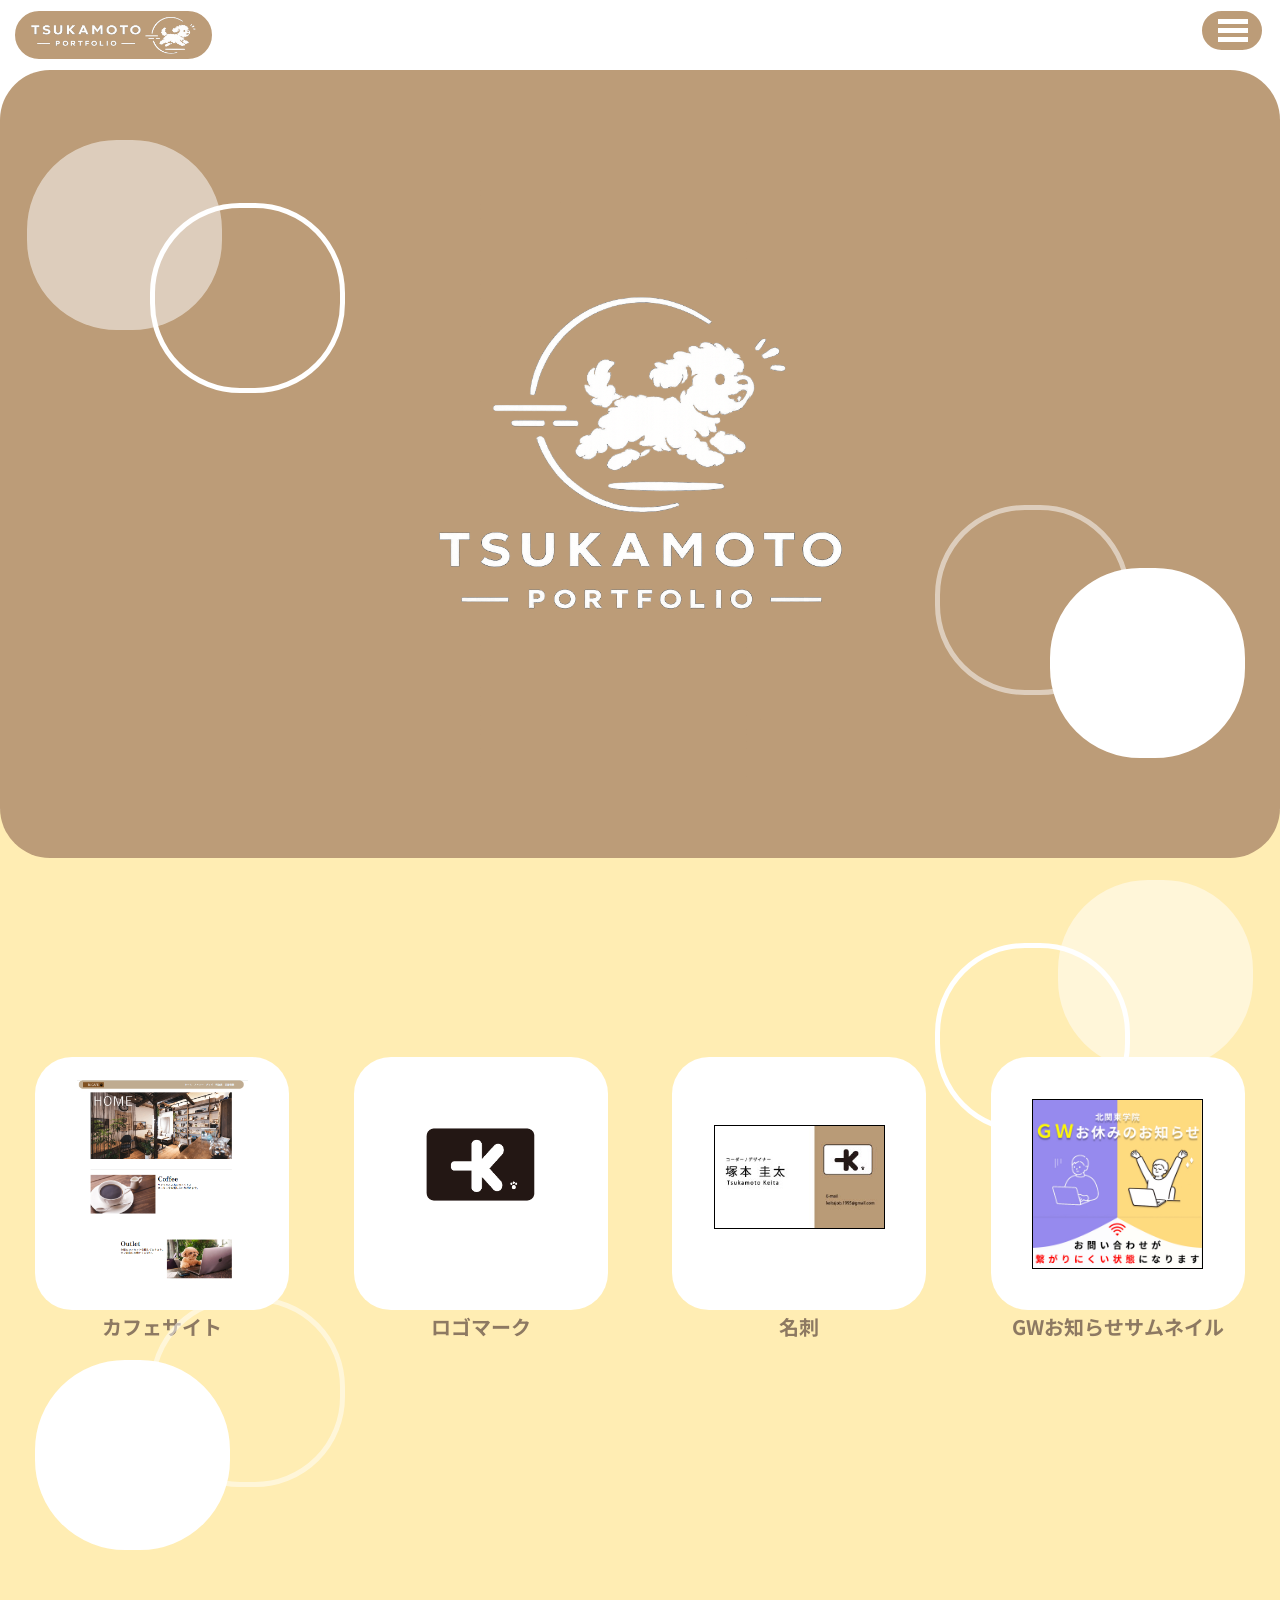
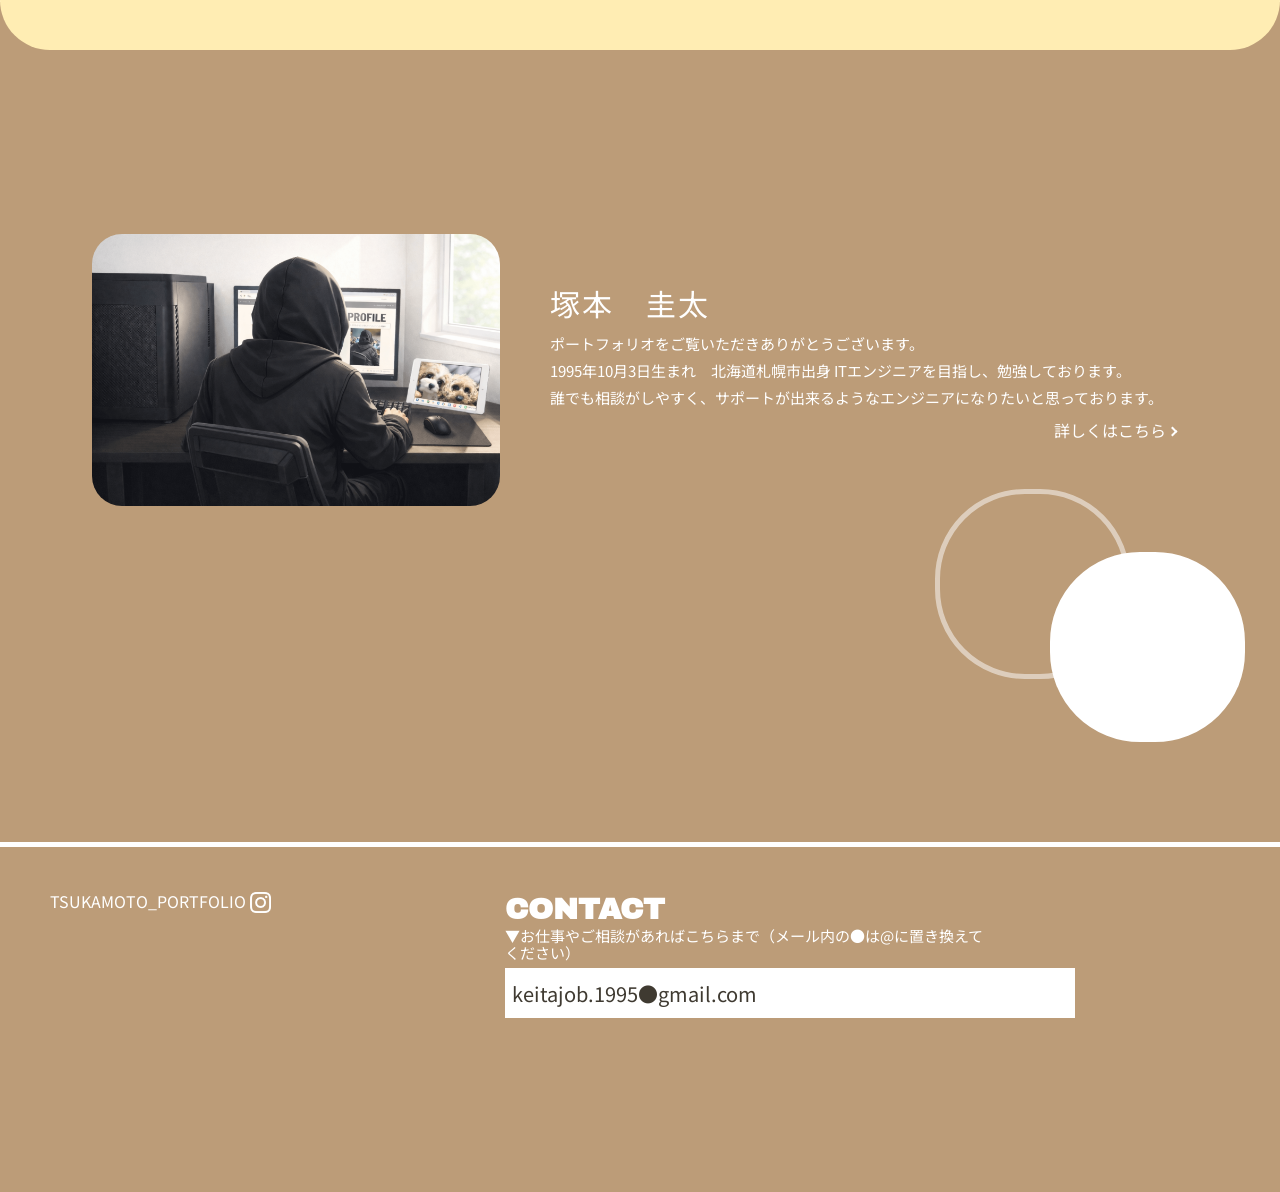
==== commit f2182a98: "Add files via upload" ====
--- a/index.html
+++ b/index.html
@@ -117,61 +117,6 @@
                 </figure>
               </div>
             </div>
-            <!-- <div class="works_content">
-              <div class="works_items">
-                <figure class="works_items_backgroundcolor">
-                  <div class="works_image_backgroundcolor">
-                    <a href="https://kitakan-sapporo.main.jp/603b/2025-1213/tsukamto/cafe/index.html">
-                      <img src="../image/cafe_site.png" alt="カフェサイト" class="works_cafesite_image" />
-                    </a>
-                  </div>
-                  <div class="works_text_position">
-                    <figcaption class="works_text">カフェサイト</figcaption>
-                  </div>
-                </figure>
-              </div>
-              <div class="works_items">
-                <figure class="works_items_backgroundcolor">
-                  <div class="works_image_backgroundcolor">
-                    <a href="../pdf/tsukamoto_logo.pdf"> <img src="../image/tsukamoto_logo_image.png" alt="ロゴ" class="works_logo_image" /></a>
-                  </div>
-                  <div class="works_text_position">
-                    <figcaption class="works_text">ロゴマーク</figcaption>
-                  </div>
-                </figure>
-              </div>
-              <div class="works_items">
-                <figure class="works_items_backgroundcolor">
-                  <div class="works_image_backgroundcolor">
-                    <a href="../pdf/tsukamoto_bc.pdf">
-                      <div class="works_bc_image_link_box">
-                        <img src="../image/tsukamoto_bc_image.jpg" alt="名刺" class="works_bc_image" />
-                      </div>
-                    </a>
-                  </div>
-                  <div class="works_text_position">
-                    <figcaption class="works_text">名刺</figcaption>
-                  </div>
-                </figure>
-                <div class="works_circle"></div>
-                <div class="works_circle_second"></div>
-                <div class="works_circle_third"></div>
-                <div class="works_circle_force"></div>
-              </div>
-              <div class="works_items">
-                <figure class="works_items_backgroundcolor">
-                  <div class="works_image_backgroundcolor">
-                    <a href="../pdf/gw_Thumbnail.pdf">
-                      <img src="../image/tsukamoto_thumbnail.jpg" alt="GWお知らせサムネイル" class="works_thumbnail_image" />
-                    </a>
-                  </div>
-                  <div class="works_text_position">
-                    <figcaption class="works_text">GWお知らせサムネイル</figcaption>
-                  </div>
-                </figure>
-              </div>
-            </div> -->
-<!-- aaa -->
             <a href="./index.html#top" id="btn">
               <div class="top_link">
                 <p class="top_link_text">Top</p>
@@ -193,7 +138,7 @@
               </div>
               <div class="profile_text_box">
                 <h3 class="profile_name">塚本　圭太</h3>
-                <p class="profile_text">ポートフォリオをご覧いただきありがとうございます。<br />1995年10月3日生まれ　北海道札幌市出身 WEBコーダーを目指し、勉強しております。<br />誰でも相談がしやすく、サポートが出来るようなWEBコーダーになりたいと思っております。</p>
+                <p class="profile_text">ポートフォリオをご覧いただきありがとうございます。<br />1995年10月3日生まれ　北海道札幌市出身 ITエンジニアを目指し、勉強しております。<br />誰でも相談がしやすく、サポートが出来るようなエンジニアになりたいと思っております。</p>
                 <div class="profile_link_position">
                   <a href="./job/index.html#about" class="profile_link">詳しくはこちら</a>
                 </div>
--- a/css/style.css
+++ b/css/style.css
@@ -126,7 +126,7 @@
 .btn-menu {
   position: fixed;
   right: 1rem;
-  top: 1rem;
+  top: 9px;
   z-index: 4;
   padding: 0.5rem 1rem;
   transition: 0.4s;
@@ -720,7 +720,7 @@
 
 .about_wrapper {
   height: 864px;
-  margin-top: 76px;
+  margin-top: 70px;
   background-color: #bc9c78;
   border-radius: 50px;
   z-index: 3;
@@ -1071,11 +1071,13 @@
   main{
     display: flex;
     justify-content: center;
+     width: 100%;
+     max-width: 440px;
   }
 
   footer{
-    display: flex;
-    justify-content: center;
+    display: block;
+    width: 440px;
   }
 
   .center_logo {
@@ -1100,7 +1102,17 @@
   }
 
   .dog_center_logo_box {
-    width: 390px;
+    width: 100%;
+    max-width: 390px;
+  }
+
+  .btn-menu {
+    /* right: 5.4rem; */
+    right: 5px;
+  }
+
+  .header_logo_box {
+    left: 3px;
   }
 
   .center_white_square {
@@ -1118,7 +1130,9 @@
   }
 
   .hero_container {
-    height: 844px;
+   height: 683px;
+    max-width: 390px;
+    width: 100%;
     padding-top: 300px;
   }
 
@@ -1147,7 +1161,7 @@
     animation-duration: 5s;
   }
   .top_link {
-    right: 0;
+    right: 59px;
     top: 686px;
   }
 
@@ -1286,7 +1300,7 @@
   }
 
   .profile_link::after {
-    margin-top: 49px;
+    margin-top: 38px;
     left: 328px;
   }
 
@@ -1338,7 +1352,7 @@
   }
 
   .works_wrapper {
-    height: 2600px;
+    height: 1800px;
   }
 
   .works_title {
@@ -1456,7 +1470,7 @@
 
   /* skill */
   .skill_container {
-    height: 1436px;
+    height: 2810px;
   }
 
   .skill_wrapper {
@@ -1535,6 +1549,7 @@
     flex-direction: column-reverse;
     gap: 66px;
     padding-top: 0;
+    margin: 0 auto;
   }
 
   .footer_contact_position {
